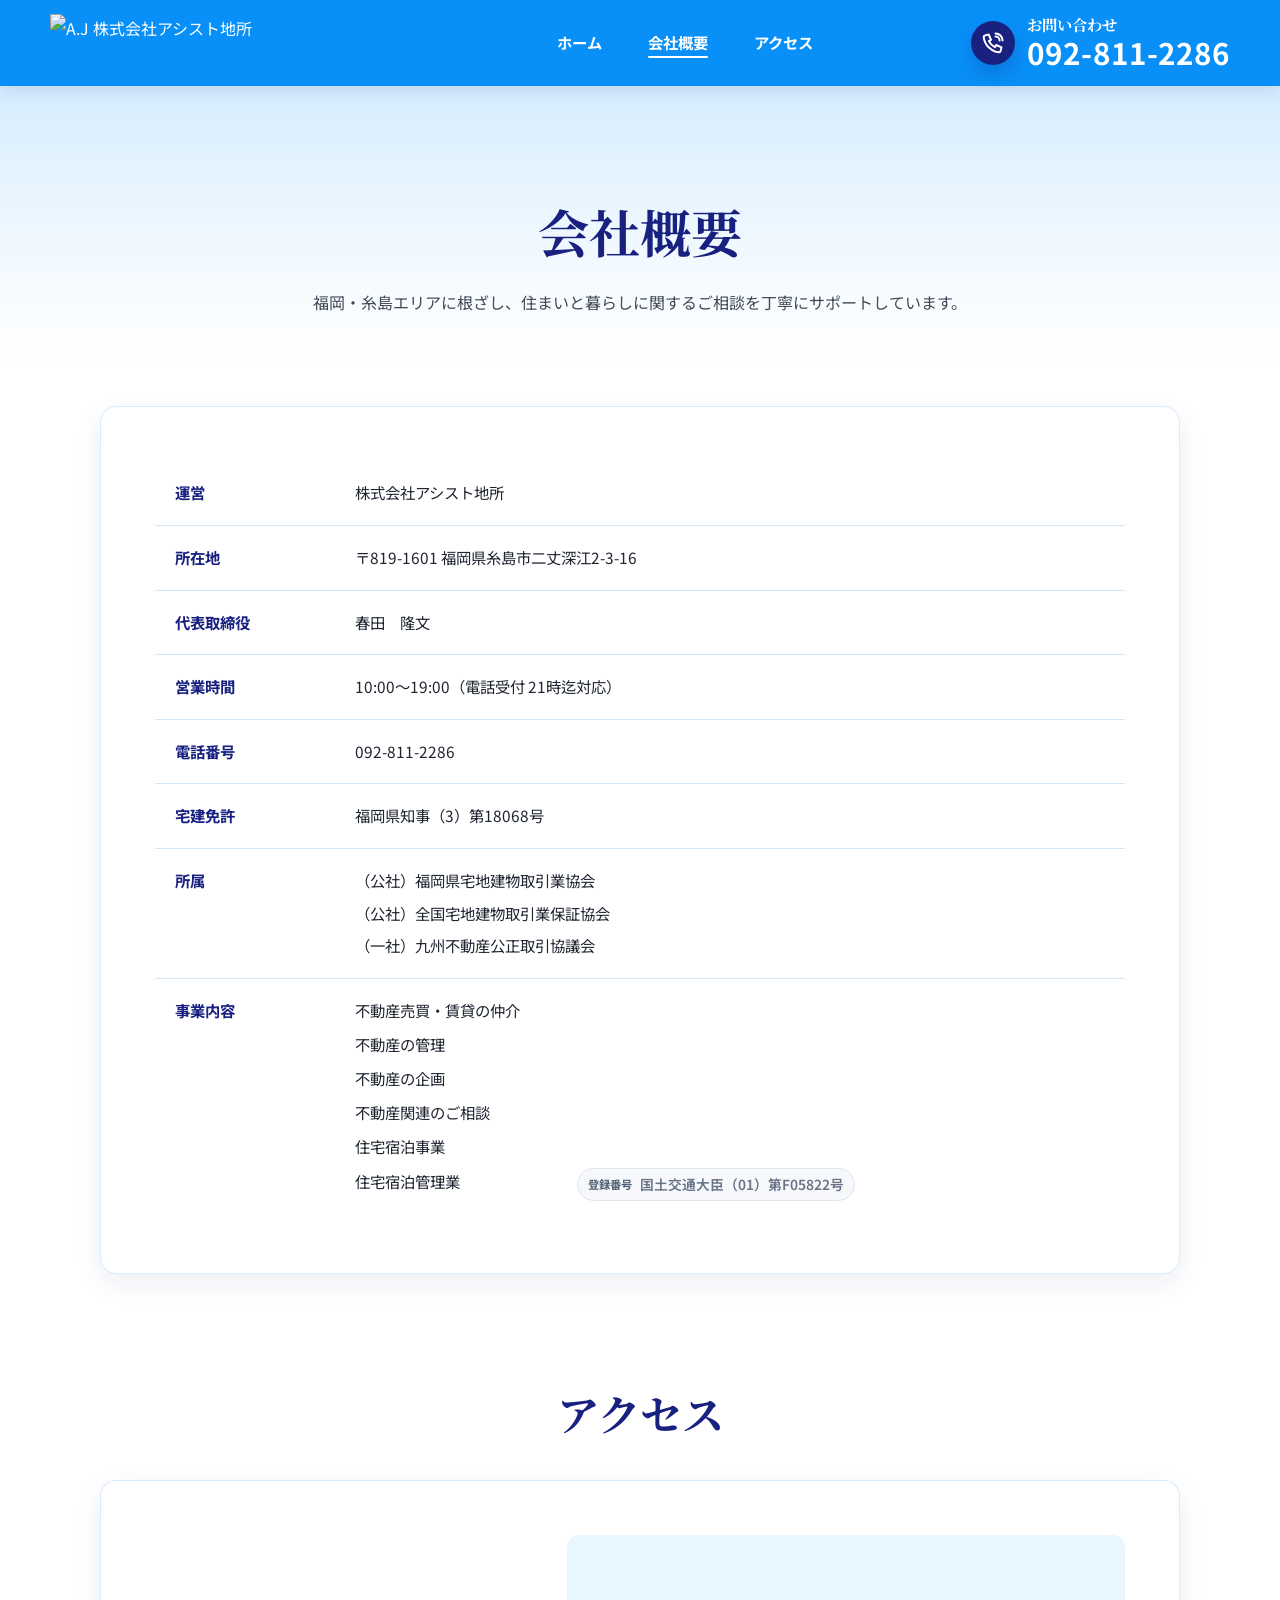
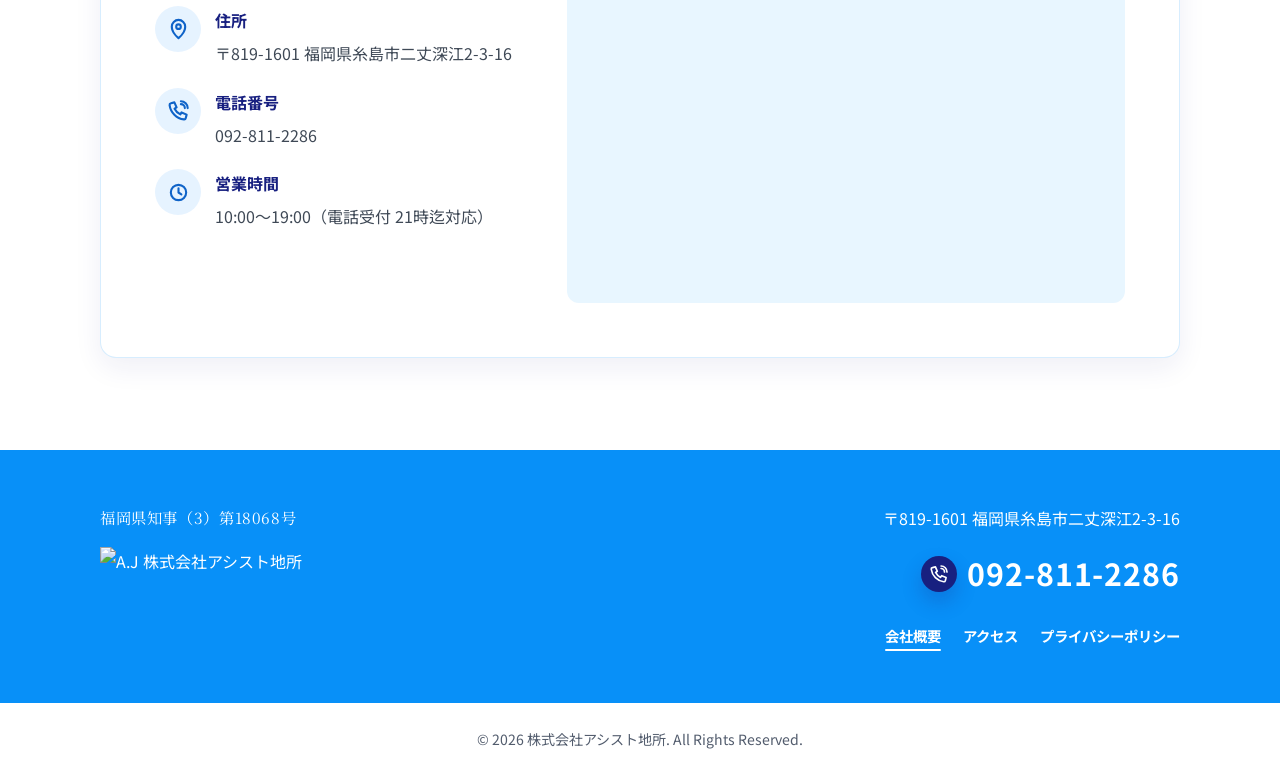
==== company.html @ c545571f "Add files via upload" ====
<!DOCTYPE html>
<html lang="ja">
  <head>
    <meta charset="UTF-8" />
    <meta name="viewport" content="width=device-width, initial-scale=1.0" />
    <meta
      name="description"
      content="株式会社アシスト地所の会社概要とアクセス情報です。所在地、営業時間、宅建免許、事業内容をご確認いただけます。"
    />
    <meta name="robots" content="index, follow" />
    <meta name="theme-color" content="#0890f8" />
    <title>会社概要・アクセス | 株式会社アシスト地所</title>
    <link rel="canonical" href="https://kota-web-design.github.io/check-2/company.html" />
    <meta property="og:locale" content="ja_JP" />
    <meta property="og:type" content="website" />
    <meta property="og:site_name" content="株式会社アシスト地所" />
    <meta property="og:title" content="会社概要・アクセス | 株式会社アシスト地所" />
    <meta property="og:description" content="株式会社アシスト地所の会社概要、所在地、営業時間、アクセス情報を掲載しています。" />
    <meta property="og:url" content="https://kota-web-design.github.io/check-2/company.html" />
    <meta property="og:image" content="https://kota-web-design.github.io/check-2/assets/ogp-20260905.png" />
    <meta property="og:image:width" content="1200" />
    <meta property="og:image:height" content="630" />
    <meta property="og:image:type" content="image/png" />
    <meta name="twitter:card" content="summary_large_image" />
    <meta name="twitter:image" content="https://kota-web-design.github.io/check-2/assets/ogp-20260905.png" />
    <link rel="icon" href="./favicon.ico?v=20260902" sizes="any" />
    <link rel="icon" href="./assets/favicon.png?v=20260902" type="image/png" />
    <link rel="apple-touch-icon" href="./assets/apple-touch-icon.png?v=20260902" />
    <link rel="preconnect" href="https://fonts.googleapis.com" />
    <link rel="preconnect" href="https://fonts.gstatic.com" crossorigin />
    <link
      href="https://fonts.googleapis.com/css2?family=Noto+Sans+JP:wght@400;500;700&family=Noto+Serif+JP:wght@500;600;700&display=swap"
      rel="stylesheet"
    />
    <link rel="stylesheet" href="./styles.css?v=20260906-service-tigers-no-overlap" />
    <script type="application/ld+json">
      {
        "@context": "https://schema.org",
        "@type": "BreadcrumbList",
        "itemListElement": [
          { "@type": "ListItem", "position": 1, "name": "ホーム", "item": "https://kota-web-design.github.io/check-2/" },
          { "@type": "ListItem", "position": 2, "name": "会社概要・アクセス", "item": "https://kota-web-design.github.io/check-2/company.html" }
        ]
      }
    </script>
  </head>
  <body>
    <!-- Accessibility: skip directly to page content -->
    <a class="skip-link" href="#top">本文へ移動</a>

    <!-- Site header: logo, desktop navigation, phone CTA, and mobile menu -->
    <header class="site-header" aria-label="サイトヘッダー">
      <div class="site-header__inner">
        <!-- Header logo -->
        <a class="brand" href="./index.html#top" aria-label="株式会社アシスト地所 トップへ">
          <img
            class="brand__logo"
            src="./assets/logo.png?v=20260905-logo"
            alt="A.J 株式会社アシスト地所"
            width="348"
            height="58"
          />
        </a>

        <!-- Desktop navigation -->
        <nav class="site-nav site-nav--desktop" aria-label="グローバルナビゲーション">
          <ul class="site-nav__list">
            <li><a class="site-nav__link" href="./index.html#top">ホーム</a></li>
            <li><a class="site-nav__link" href="./company.html" aria-current="page">会社概要</a></li>
            <li><a class="site-nav__link" href="./company.html#access">アクセス</a></li>
          </ul>
        </nav>

        <!-- Desktop phone CTA -->
        <a class="header-contact header-contact--desktop" href="tel:0928112286" aria-label="電話で問い合わせる 092-811-2286">
          <span class="phone-icon header-contact__icon" aria-hidden="true">
            <svg viewBox="0 0 24 24" focusable="false">
              <path d="M7.7 3.5 10 8.8l-2.1 1.3a13.5 13.5 0 0 0 6 6l1.3-2.1 5.3 2.3-.9 3.6c-.2.9-1 1.5-1.9 1.4A17.5 17.5 0 0 1 2.7 6.3c-.1-.9.5-1.7 1.4-1.9l3.6-.9Z" />
              <path d="M14.5 5.4a4.1 4.1 0 0 1 4.1 4.1" />
              <path d="M14.5 2.4a7.1 7.1 0 0 1 7.1 7.1" />
            </svg>
          </span>
          <span class="header-contact__body">
            <span class="header-contact__label">お問い合わせ</span>
            <span class="header-contact__number">092-811-2286</span>
          </span>
        </a>

        <!-- Mobile hamburger button -->
        <button class="menu-toggle" type="button" aria-expanded="false" aria-controls="mobile-menu" aria-label="メニューを開く">
          <span class="menu-toggle__lines" aria-hidden="true">
            <span class="menu-toggle__line"></span>
            <span class="menu-toggle__line"></span>
            <span class="menu-toggle__line"></span>
          </span>
          <span class="menu-toggle__label" aria-hidden="true">MENU</span>
        </button>
      </div>

      <!-- Mobile fixed phone bar -->
      <a class="mobile-phone-bar" href="tel:0928112286" aria-label="電話で問い合わせる 092-811-2286">
        <span class="phone-icon phone-icon--small" aria-hidden="true">
          <svg viewBox="0 0 24 24" focusable="false">
            <path d="M7.7 3.5 10 8.8l-2.1 1.3a13.5 13.5 0 0 0 6 6l1.3-2.1 5.3 2.3-.9 3.6c-.2.9-1 1.5-1.9 1.4A17.5 17.5 0 0 1 2.7 6.3c-.1-.9.5-1.7 1.4-1.9l3.6-.9Z" />
            <path d="M14.5 5.4a4.1 4.1 0 0 1 4.1 4.1" />
            <path d="M14.5 2.4a7.1 7.1 0 0 1 7.1 7.1" />
          </svg>
        </span>
        <span>お問い合わせ 092-811-2286</span>
      </a>

      <!-- Mobile navigation panel -->
      <nav class="mobile-menu" id="mobile-menu" aria-label="スマートフォンメニュー" aria-hidden="true">
        <a class="mobile-menu__link" href="./index.html#top">ホーム</a>
        <a class="mobile-menu__link" href="./company.html" aria-current="page">会社概要</a>
        <a class="mobile-menu__link" href="./company.html#access">アクセス</a>
        <a class="mobile-menu__link mobile-menu__link--contact" href="./index.html#contact-form">お問い合わせフォーム</a>
      </nav>
    </header>

    <main class="subpage-main" id="top">
      <!-- Company Hero -->
      <section class="subpage-hero" aria-labelledby="company-title">
        <div class="section-inner subpage-hero__inner fade-up">
          <h1 class="subpage-hero__title" id="company-title">会社概要</h1>
          <p class="subpage-hero__lead">
            福岡・糸島エリアに根ざし、住まいと暮らしに関するご相談を丁寧にサポートしています。
          </p>
        </div>
      </section>

      <!-- Company Profile -->
      <section class="subpage-section subpage-section--company-profile" aria-label="会社案内">
        <div class="section-inner company-layout">
          <article class="content-panel fade-up">
            <table class="company-table">
              <tbody>
                <tr>
                  <th scope="row">運営</th>
                  <td>株式会社アシスト地所</td>
                </tr>
                <tr>
                  <th scope="row">所在地</th>
                  <td>〒819-1601 福岡県糸島市二丈深江2-3-16</td>
                </tr>
                <tr>
                  <th scope="row">代表取締役</th>
                  <td>春田　隆文</td>
                </tr>
                <tr>
                  <th scope="row">営業時間</th>
                  <td>10:00〜19:00（電話受付 21時迄対応）</td>
                </tr>
                <tr>
                  <th scope="row">電話番号</th>
                  <td><a class="access-link" href="tel:0928112286">092-811-2286</a></td>
                </tr>
                <tr>
                  <th scope="row">宅建免許</th>
                  <td>福岡県知事（3）第18068号</td>
                </tr>
                <tr>
                  <th scope="row">所属</th>
                  <td>
                    <ul class="company-list">
                      <li>（公社）福岡県宅地建物取引業協会</li>
                      <li>（公社）全国宅地建物取引業保証協会</li>
                      <li>（一社）九州不動産公正取引協議会</li>
                    </ul>
                  </td>
                </tr>
                <tr>
                  <th scope="row">事業内容</th>
                  <td>
                    <ul class="company-list company-list--business">
                      <li class="company-list__item">
                        <span class="company-list__name">不動産売買・賃貸の仲介</span>
                      </li>
                      <li class="company-list__item">
                        <span class="company-list__name">不動産の管理</span>
                      </li>
                      <li class="company-list__item">
                        <span class="company-list__name">不動産の企画</span>
                      </li>
                      <li class="company-list__item">
                        <span class="company-list__name">不動産関連のご相談</span>
                      </li>
                      <li class="company-list__item company-list__item--licensed">
                        <span class="company-list__name">住宅宿泊事業</span>
                      </li>
                      <li class="company-list__item company-list__item--licensed">
                        <span class="company-list__name">住宅宿泊管理業</span>
                        <span class="company-list__licenses">
                          <span class="company-list__note">
                            <span class="company-list__note-label">登録番号</span>
                            <span>国土交通大臣（01）第F05822号</span>
                          </span>
                        </span>
                      </li>
                    </ul>
                  </td>
                </tr>
              </tbody>
            </table>
          </article>
        </div>
      </section>

      <!-- Access Section -->
      <section class="subpage-section subpage-section--access" id="access" aria-labelledby="access-title">
        <div class="section-inner">
          <div class="section-heading fade-up">
            <h2 class="section-heading__title" id="access-title">アクセス</h2>
          </div>

          <div class="access-grid content-panel fade-up">
            <!-- Access information card -->
            <div class="access-card">
              <div class="access-item">
                <span class="access-icon" aria-hidden="true">
                  <svg viewBox="0 0 24 24" focusable="false">
                    <path d="M12 21s7-5.7 7-12a7 7 0 0 0-14 0c0 6.3 7 12 7 12Z" />
                    <circle cx="12" cy="9" r="2.4" />
                  </svg>
                </span>
                <div>
                  <p class="access-label">住所</p>
                  <p class="access-text">
                    <a
                      class="access-link"
                      href="https://www.google.com/maps/search/?api=1&query=%E7%A6%8F%E5%B2%A1%E7%9C%8C%E7%B3%B8%E5%B3%B6%E5%B8%82%E4%BA%8C%E4%B8%88%E6%B7%B1%E6%B1%9F2-3-16"
                      target="_blank"
                      rel="noopener"
                    >
                      〒819-1601 福岡県糸島市二丈深江2-3-16
                    </a>
                  </p>
                </div>
              </div>

              <div class="access-item">
                <span class="access-icon" aria-hidden="true">
                  <svg viewBox="0 0 24 24" focusable="false">
                    <path d="M7.7 3.5 10 8.8l-2.1 1.3a13.5 13.5 0 0 0 6 6l1.3-2.1 5.3 2.3-.9 3.6c-.2.9-1 1.5-1.9 1.4A17.5 17.5 0 0 1 2.7 6.3c-.1-.9.5-1.7 1.4-1.9l3.6-.9Z" />
                    <path d="M14.5 5.4a4.1 4.1 0 0 1 4.1 4.1" />
                    <path d="M14.5 2.4a7.1 7.1 0 0 1 7.1 7.1" />
                  </svg>
                </span>
                <div>
                  <p class="access-label">電話番号</p>
                  <p class="access-text"><a class="access-link" href="tel:0928112286">092-811-2286</a></p>
                </div>
              </div>

              <div class="access-item">
                <span class="access-icon" aria-hidden="true">
                  <svg viewBox="0 0 24 24" focusable="false">
                    <circle cx="12" cy="12" r="8" />
                    <path d="M12 7.5V12l3 2" />
                  </svg>
                </span>
                <div>
                  <p class="access-label">営業時間</p>
                  <p class="access-text">10:00〜19:00（電話受付 21時迄対応）</p>
                </div>
              </div>
            </div>

            <!-- Google Map embed -->
            <div class="map-embed" aria-label="株式会社アシスト地所の周辺地図">
              <iframe
                title="株式会社アシスト地所 周辺地図"
                src="https://www.google.com/maps?q=%E7%A6%8F%E5%B2%A1%E7%9C%8C%E7%B3%B8%E5%B3%B6%E5%B8%82%E4%BA%8C%E4%B8%88%E6%B7%B1%E6%B1%9F2-3-16&output=embed"
                loading="lazy"
                referrerpolicy="no-referrer-when-downgrade"
              ></iframe>
            </div>
          </div>
        </div>
      </section>
    </main>

    <!-- Site Footer -->
    <footer class="site-footer" aria-label="サイトフッター">
      <div class="site-footer__top">
        <div class="section-inner site-footer__inner">
          <!-- Footer company information -->
          <div class="site-footer__brand">
            <p class="site-footer__license">福岡県知事（3）第18068号</p>
            <a class="brand brand--footer" href="./index.html#top" aria-label="株式会社アシスト地所 トップへ">
              <img
                class="brand__logo"
                src="./assets/logo.png?v=20260905-logo"
                alt="A.J 株式会社アシスト地所"
                width="348"
                height="58"
                loading="lazy"
              />
            </a>
          </div>

          <!-- Footer navigation and phone CTA -->
          <div class="site-footer__info">
            <address class="site-footer__address">
              <a
                class="site-footer__map-link"
                href="https://www.google.com/maps/search/?api=1&query=%E7%A6%8F%E5%B2%A1%E7%9C%8C%E7%B3%B8%E5%B3%B6%E5%B8%82%E4%BA%8C%E4%B8%88%E6%B7%B1%E6%B1%9F2-3-16"
                target="_blank"
                rel="noopener"
              >
                <span>〒819-1601 福岡県糸島市二丈深江2-3-16</span>
              </a>
              <a class="site-footer__phone" href="tel:0928112286" aria-label="電話で問い合わせる 092-811-2286">
                <span class="phone-icon phone-icon--small" aria-hidden="true">
                  <svg viewBox="0 0 24 24" focusable="false">
                    <path d="M7.7 3.5 10 8.8l-2.1 1.3a13.5 13.5 0 0 0 6 6l1.3-2.1 5.3 2.3-.9 3.6c-.2.9-1 1.5-1.9 1.4A17.5 17.5 0 0 1 2.7 6.3c-.1-.9.5-1.7 1.4-1.9l3.6-.9Z" />
                    <path d="M14.5 5.4a4.1 4.1 0 0 1 4.1 4.1" />
                    <path d="M14.5 2.4a7.1 7.1 0 0 1 7.1 7.1" />
                  </svg>
                </span>
                <span>092-811-2286</span>
              </a>
            </address>
            <nav class="footer-links footer-links--footer" aria-label="フッターリンク">
              <a href="./company.html" aria-current="page">会社概要</a>
              <a href="./company.html#access">アクセス</a>
              <a href="./privacy-policy.html">プライバシーポリシー</a>
            </nav>
          </div>
        </div>
      </div>

      <div class="site-footer__bottom">
        <div class="section-inner site-footer__bottom-inner">
          <p class="site-footer__copy">
            © 2026 株式会社アシスト地所. All Rights Reserved.
          </p>
        </div>
      </div>
    </footer>

    <script src="./script.js"></script>
  </body>
</html>
---- styles.css ----
/* =========================================================
   Design Tokens
   Site-wide colors, typography, spacing, and shadows.
   ========================================================= */
:root {
  --color-navy: #182080;
  --color-blue: #0f63c8;
  --color-brand-blue: #0890f8;
  --color-sky: #e8f6ff;
  --color-text: #1e2430;
  --color-muted: #687386;
  --color-line: #d6e7f7;
  --color-bg: #f7f7f5;
  --color-cream: #fffdf8;
  --color-gold: #b98b39;
  --color-gold-light: #f5e4b5;
  --color-green: #06c755;
  --color-navy-rgb: 24, 32, 128;
  --color-blue-rgb: 15, 99, 200;
  --color-brand-blue-rgb: 8, 144, 248;
  --shadow-card: 0 18px 42px rgba(var(--color-navy-rgb), 0.08);
  --shadow-soft: 0 10px 28px rgba(var(--color-navy-rgb), 0.07);
  --font-serif: "Noto Serif JP", "Yu Mincho", "YuMincho", "Hiragino Mincho ProN", serif;
  --font-sans: "Noto Sans JP", "Hiragino Kaku Gothic ProN", "Yu Gothic", "Meiryo", sans-serif;
  --max-width: 1080px;
  --section-space: clamp(88px, 12vw, 150px);
  --header-height: 86px;
}

/* =========================================================
   Base
   Browser reset, common focus states, and accessibility helpers.
   ========================================================= */
*,
*::before,
*::after {
  box-sizing: border-box;
}

html {
  scroll-behavior: smooth;
  scroll-padding-top: calc(var(--header-height) + 24px);
}

body {
  margin: 0;
  color: var(--color-text);
  background: #fff;
  font-family: var(--font-sans);
  line-height: 1.8;
  overflow-x: hidden;
}

img,
svg {
  display: block;
}

img {
  max-width: 100%;
}

a {
  color: inherit;
  text-decoration: none;
}

button,
input,
select,
textarea {
  font: inherit;
}

a:focus-visible,
button:focus-visible,
input:focus-visible,
select:focus-visible,
textarea:focus-visible {
  outline: 3px solid rgba(245, 228, 181, 0.95);
  outline-offset: 4px;
}

.skip-link {
  position: fixed;
  top: 10px;
  left: 10px;
  z-index: 1000;
  padding: 10px 14px;
  border-radius: 6px;
  background: var(--color-navy);
  color: #fff;
  font-weight: 700;
  opacity: 0;
  pointer-events: none;
  transform: translateY(-12px);
  transition:
    opacity 180ms ease,
    transform 180ms ease;
}

.skip-link:focus-visible {
  opacity: 1;
  pointer-events: auto;
  transform: translateY(0);
}

.visually-hidden {
  position: absolute;
  overflow: hidden;
  width: 1px;
  height: 1px;
  padding: 0;
  border: 0;
  clip: rect(0 0 0 0);
  clip-path: inset(50%);
  white-space: nowrap;
}

.section-inner {
  width: min(calc(100% - 48px), var(--max-width));
  margin-inline: auto;
}

.section-pad {
  padding-block: var(--section-space);
}

.pc-only {
  display: inline;
}

.sp-only {
  display: none;
}

/* =========================================================
   Header
   Logo, desktop navigation, phone CTA, and mobile menu.
   ========================================================= */
.site-header {
  position: fixed;
  top: 0;
  right: 0;
  left: 0;
  z-index: 100;
  background: var(--color-brand-blue);
  color: #fff;
  box-shadow: 0 3px 18px rgba(var(--color-navy-rgb), 0.12);
}

.site-header.is-scrolled {
  box-shadow: 0 12px 30px rgba(var(--color-navy-rgb), 0.2);
}

.site-header__inner {
  display: grid;
  width: min(calc(100% - 64px), 1180px);
  min-height: var(--header-height);
  margin-inline: auto;
  grid-template-columns: auto 1fr auto;
  align-items: center;
  gap: clamp(22px, 4vw, 54px);
}

.brand {
  display: inline-flex;
  align-items: center;
}

.brand__logo {
  width: min(348px, 34vw);
  height: auto;
  object-fit: contain;
}

.site-nav {
  justify-self: center;
}

.site-nav__list {
  display: flex;
  margin: 0;
  padding: 0;
  list-style: none;
  align-items: center;
  gap: clamp(24px, 4vw, 46px);
}

.site-nav__link {
  position: relative;
  display: inline-flex;
  min-height: 46px;
  color: #fff;
  font-size: 0.96rem;
  font-weight: 700;
  align-items: center;
}

.site-nav__link::after {
  position: absolute;
  right: 0;
  bottom: 8px;
  left: 0;
  height: 2px;
  border-radius: 999px;
  background: #fff;
  content: "";
  opacity: 0;
  transform: translateY(4px) scaleX(0.74);
  transition:
    opacity 200ms ease,
    transform 200ms ease;
}

.site-nav__link:hover::after,
.site-nav__link[aria-current="page"]::after {
  opacity: 1;
  transform: translateY(0) scaleX(1);
}

.header-contact {
  display: inline-flex;
  align-items: center;
  gap: 12px;
}

.header-contact:hover {
  transform: translateY(-1px);
}

.phone-icon {
  display: grid;
  flex: 0 0 auto;
  width: 44px;
  height: 44px;
  border-radius: 50%;
  background: var(--color-navy);
  color: #fff;
  place-items: center;
  box-shadow: 0 10px 20px rgba(var(--color-navy-rgb), 0.24);
}

.phone-icon svg {
  width: 24px;
  height: 24px;
  fill: none;
  stroke: currentColor;
  stroke-linecap: round;
  stroke-linejoin: round;
  stroke-width: 2;
}

.phone-icon--small {
  width: 36px;
  height: 36px;
}

.phone-icon--small svg {
  width: 20px;
  height: 20px;
}

.header-contact__body {
  display: grid;
  line-height: 1.25;
}

.header-contact__label {
  font-family: var(--font-serif);
  font-size: 0.96rem;
  font-weight: 700;
}

.header-contact__number {
  font-size: clamp(1.35rem, 2.4vw, 1.85rem);
  font-weight: 700;
  letter-spacing: 0.03em;
}

.menu-toggle,
.mobile-phone-bar,
.mobile-menu {
  display: none;
}

/* =========================================================
   Hero
   Main visual area with Fukuoka and Itoshima background.
   ========================================================= */
.site-main {
  overflow: clip;
}

.hero {
  position: relative;
  display: grid;
  min-height: 96vh;
  min-height: 96svh;
  background-image: url("./assets/FV.png");
  background-position: center center;
  background-size: cover;
  color: #fff;
  align-items: start;
  justify-items: stretch;
}

.hero__overlay {
  position: absolute;
  inset: 0;
  background:
    linear-gradient(
      90deg,
      rgba(4, 24, 65, 0.45) 0%,
      rgba(4, 24, 65, 0.28) 34%,
      rgba(4, 24, 65, 0.05) 70%
    );
}

.hero__inner {
  position: relative;
  z-index: 1;
  width: min(calc(100% - 72px), 1160px);
  margin-inline: auto;
  padding-top: calc(var(--header-height) + 54px);
  padding-bottom: 90px;
}

.hero__title {
  max-width: 980px;
  margin: 0;
  font-family: var(--font-serif);
  font-size: clamp(2.5rem, 4.2vw, 4.15rem);
  font-weight: 700;
  line-height: 1.36;
  text-shadow: 0 5px 18px rgba(4, 19, 48, 0.7);
}

.hero__lead {
  max-width: 600px;
  margin: 28px 0 0;
  font-family: var(--font-serif);
  font-size: clamp(1rem, 1.6vw, 1.28rem);
  font-weight: 700;
  line-height: 2;
  text-shadow: 0 4px 14px rgba(4, 19, 48, 0.7);
}

/* =========================================================
   Section Heading
   Shared heading style used by top sections.
   ========================================================= */
.section-heading {
  max-width: 780px;
  margin-inline: auto;
  text-align: center;
}

.section-heading__title {
  margin: 0;
  color: var(--color-navy);
  font-family: var(--font-serif);
  font-size: clamp(1.8rem, 4vw, 2.65rem);
  font-weight: 700;
  line-height: 1.55;
}

.section-heading__text {
  margin: 18px 0 0;
  color: #394455;
  font-size: 1rem;
  line-height: 2;
}

/* =========================================================
   Service Section
   Six service cards and the property inquiry form.
   ========================================================= */
.service {
  position: relative;
  background: linear-gradient(180deg, #fff 0%, var(--color-bg) 18%, #fff 100%);
}

.service__inner {
  position: relative;
  width: min(calc(100% - 48px), 1240px);
}

.service__decorations {
  position: absolute;
  inset: 0 0 auto;
  z-index: 1;
  pointer-events: none;
}

.service__tiger {
  position: absolute;
  height: auto;
  object-fit: contain;
  opacity: 0.9;
  filter: drop-shadow(0 12px 18px rgba(15, 35, 72, 0.13));
  pointer-events: none;
}

.service__tiger--lean {
  top: clamp(68px, 5.2vw, 92px);
  left: clamp(0px, 2.2vw, 34px);
  width: clamp(74px, 5.2vw, 96px);
}

.service__tiger--standing {
  top: 62px;
  right: clamp(4px, 2.6vw, 42px);
  width: clamp(116px, 10vw, 156px);
}

.service__grid {
  display: grid;
  margin-top: 54px;
  grid-template-columns: repeat(3, minmax(0, 1fr));
  gap: 22px;
}

.service-card {
  display: grid;
  min-height: 308px;
  padding: 34px 24px 30px;
  border: 1px solid rgba(var(--color-brand-blue-rgb), 0.28);
  border-radius: 16px;
  background: #fff;
  box-shadow: var(--shadow-card);
  text-align: center;
  align-content: start;
  transition:
    transform 260ms ease,
    box-shadow 260ms ease,
    border-color 260ms ease;
}

.service-card:hover {
  transform: translateY(-8px);
  border-color: rgba(var(--color-brand-blue-rgb), 0.48);
  box-shadow: 0 26px 52px rgba(var(--color-navy-rgb), 0.14);
}

.service-card__icon {
  display: grid;
  width: 76px;
  height: 76px;
  margin: 0 auto 18px;
  border-radius: 50%;
  background: #e6f3ff;
  color: var(--color-navy);
  place-items: center;
}

.service-card__icon svg {
  width: 43px;
  height: 43px;
  fill: none;
  stroke: currentColor;
  stroke-linecap: round;
  stroke-linejoin: round;
  stroke-width: 3.1;
}

.service-card__icon-img {
  display: block;
  width: 58px;
  height: 58px;
  object-fit: contain;
}

.service-card__title {
  margin: 0;
  color: var(--color-navy);
  font-size: 1.1rem;
  font-weight: 700;
  line-height: 1.55;
  text-wrap: balance;
}

.service-card__lead {
  margin: 10px 0 0;
  color: var(--color-blue);
  font-size: 0.94rem;
  font-weight: 700;
  line-height: 1.65;
  text-wrap: balance;
}

.service-card__text {
  margin: 12px 0 0;
  color: #3f4956;
  font-size: 0.92rem;
  line-height: 1.82;
}

/* Property inquiry form */
.property-contact {
  position: relative;
  z-index: 2;
  max-width: 960px;
  margin: 54px auto 0;
  padding: clamp(28px, 4vw, 44px);
  border: 1px solid rgba(var(--color-brand-blue-rgb), 0.22);
  border-radius: 16px;
  background:
    linear-gradient(135deg, rgba(255, 255, 255, 0.98), rgba(237, 248, 255, 0.96)),
    radial-gradient(circle at 100% 0%, rgba(var(--color-navy-rgb), 0.08), transparent 35%);
  box-shadow: var(--shadow-soft);
}

.property-contact::before,
.property-contact::after {
  position: absolute;
  top: 0;
  bottom: 0;
  width: 5px;
  background: linear-gradient(180deg, var(--color-brand-blue), var(--color-navy));
  content: "";
}

.property-contact::before {
  left: 0;
  border-radius: 16px 0 0 16px;
}

.property-contact::after {
  right: 0;
  border-radius: 0 16px 16px 0;
}

.property-contact__intro {
  max-width: 700px;
  margin: 0 auto 30px;
  text-align: center;
}

.property-contact__title {
  margin: 0;
  color: var(--color-navy);
  font-family: var(--font-serif);
  font-size: clamp(1.34rem, 2.8vw, 1.86rem);
  font-weight: 700;
  line-height: 1.5;
}

.property-contact__title span,
.lemon-contact__title span {
  display: inline-block;
}

.property-contact__text {
  max-width: 760px;
  margin: 10px auto 0;
  color: #3f4956;
  font-size: 0.95rem;
  line-height: 1.9;
  text-wrap: balance;
}

.property-contact__text span,
.lemon-contact__text span {
  display: block;
}

.property-form__grid {
  display: grid;
  grid-template-columns: repeat(2, minmax(0, 1fr));
  gap: 18px;
}

.property-form__field {
  display: grid;
  gap: 8px;
  min-width: 0;
  text-align: left;
}

.property-form__field--wide {
  grid-column: 1 / -1;
}

.property-form__label {
  color: var(--color-navy);
  font-size: 0.92rem;
  font-weight: 700;
}

.property-form__label em {
  margin-left: 6px;
  padding: 2px 7px;
  border-radius: 999px;
    background: rgba(var(--color-brand-blue-rgb), 0.1);
  color: var(--color-blue);
  font-size: 0.76rem;
  font-style: normal;
}

.property-form input,
.property-form select,
.property-form textarea {
  width: 100%;
  min-height: 50px;
  padding: 13px 15px;
  border: 1px solid rgba(var(--color-blue-rgb), 0.2);
  border-radius: 8px;
  background: rgba(255, 255, 255, 0.96);
  color: var(--color-text);
  line-height: 1.5;
  transition:
    border-color 200ms ease,
    box-shadow 200ms ease,
    background-color 200ms ease;
}

.property-form textarea {
  min-height: 150px;
  resize: vertical;
}

.property-form input::placeholder,
.property-form textarea::placeholder {
  color: #9aa6b8;
}

.property-form input:focus,
.property-form select:focus,
.property-form textarea:focus {
  border-color: rgba(var(--color-brand-blue-rgb), 0.68);
  background: #fff;
  box-shadow: 0 0 0 4px rgba(var(--color-brand-blue-rgb), 0.11);
  outline: none;
}

.property-form__footer {
  display: flex;
  margin-top: 26px;
  padding: 16px 16px 16px 18px;
  border: 1px solid rgba(var(--color-blue-rgb), 0.13);
  border-radius: 14px;
  background: rgba(255, 255, 255, 0.72);
  box-shadow: inset 0 1px 0 rgba(255, 255, 255, 0.78);
  align-items: center;
  justify-content: space-between;
  gap: 24px;
}

.property-form__notes {
  display: grid;
  gap: 6px;
  min-width: 0;
}

.property-form__note,
.property-form__caution,
.property-form__status {
  margin: 0;
  color: var(--color-muted);
  font-size: 0.86rem;
  line-height: 1.7;
}

.property-form__note,
.property-form__caution {
  position: relative;
  padding-left: 18px;
}

.property-form__note::before {
  position: absolute;
  top: 0.57em;
  left: 2px;
  width: 6px;
  height: 10px;
  border-right: 2px solid var(--color-blue);
  border-bottom: 2px solid var(--color-blue);
  content: "";
  transform: rotate(45deg);
}

.property-form__caution {
  color: #8a6541;
  font-size: 0.82rem;
}

.property-form__caution::before {
  position: absolute;
  top: 0.72em;
  left: 1px;
  width: 8px;
  height: 8px;
  border-radius: 50%;
  background: #c39758;
  content: "";
}

.property-form__submit {
  display: inline-flex;
  flex: 0 0 auto;
  min-width: 236px;
  min-height: 58px;
  padding: 14px 24px 14px 30px;
  border: 1px solid rgba(255, 255, 255, 0.26);
  border-radius: 999px;
  background: linear-gradient(135deg, var(--color-brand-blue) 0%, var(--color-blue) 48%, var(--color-navy) 100%);
  box-shadow: 0 16px 32px rgba(var(--color-navy-rgb), 0.24);
  color: #fff;
  font-size: 1rem;
  font-weight: 700;
  align-items: center;
  justify-content: center;
  gap: 14px;
  cursor: pointer;
  transition:
    transform 240ms ease,
    box-shadow 240ms ease,
    filter 240ms ease;
}

.property-form__submit:hover {
  transform: translateY(-3px);
  box-shadow: 0 20px 38px rgba(var(--color-navy-rgb), 0.3);
  filter: saturate(1.05);
}

.property-form__submit:focus-visible {
  outline: 3px solid rgba(var(--color-brand-blue-rgb), 0.28);
  outline-offset: 4px;
}

.property-form__submit span {
  position: relative;
  display: grid;
  flex: 0 0 auto;
  width: 30px;
  height: 30px;
  border-radius: 50%;
  background: rgba(255, 255, 255, 0.18);
  font-size: 0;
  place-items: center;
  transition: transform 240ms ease;
}

.property-form__submit span svg {
  width: 18px;
  height: 18px;
  fill: none;
  stroke: currentColor;
  stroke-linecap: round;
  stroke-linejoin: round;
  stroke-width: 3;
  transform: translateX(1px);
}

.property-form__submit:hover span {
  transform: translateX(2px);
}

.property-form__status {
  min-height: 1.7em;
  margin-top: 12px;
  color: var(--color-blue);
  font-weight: 700;
  text-align: right;
}

/* =========================================================
   Lemon ITOSHIMA
   Lodging section with logo, feature badges, and three CTAs.
   ========================================================= */
.lemon {
  position: relative;
  background:
    radial-gradient(circle at 78% 28%, rgba(245, 228, 181, 0.42), transparent 26%),
    linear-gradient(180deg, #fff, var(--color-cream));
}

.lemon::before {
  position: absolute;
  top: 0;
  left: 50%;
  width: min(780px, 82vw);
  height: 1px;
  background: linear-gradient(90deg, transparent, rgba(185, 139, 57, 0.42), transparent);
  content: "";
  transform: translateX(-50%);
}

.lemon__inner {
  position: relative;
  z-index: 2;
  max-width: 780px;
  text-align: center;
}

.lemon__title {
  margin: 0;
  color: var(--color-navy);
  font-family: var(--font-serif);
  font-size: clamp(1.8rem, 4.4vw, 2.85rem);
  font-weight: 700;
  line-height: 1.45;
}

.lemon__subtitle {
  margin: 12px 0 0;
  color: #2d3340;
  font-family: var(--font-serif);
  font-size: clamp(1rem, 2vw, 1.22rem);
  font-weight: 600;
}

.lemon__logo {
  width: min(320px, 68vw);
  height: auto;
  margin: 58px auto 28px;
  object-fit: contain;
}

.lemon__text {
  max-width: 680px;
  margin: 0 auto;
  color: #30343d;
  font-family: var(--font-sans);
  font-size: clamp(0.94rem, 1.5vw, 1.03rem);
  font-weight: 500;
  line-height: 2.08;
}

.lemon__text + .lemon__text {
  margin-top: 16px;
}

.lemon__features {
  display: flex;
  max-width: 660px;
  margin: 34px auto 28px;
  justify-content: center;
  gap: 10px;
  flex-wrap: wrap;
}

.lemon__features span {
  display: inline-flex;
  flex: 1 1 0;
  min-width: 184px;
  max-width: 214px;
  padding: 11px 16px;
  border: 1px solid rgba(var(--color-blue-rgb), 0.18);
  border-radius: 999px;
  background: linear-gradient(180deg, rgba(255, 255, 255, 0.94), rgba(241, 248, 255, 0.88));
  box-shadow: 0 10px 22px rgba(var(--color-navy-rgb), 0.05);
  color: var(--color-navy);
  font-size: 0.9rem;
  font-weight: 700;
  align-items: center;
  justify-content: center;
  gap: 8px;
  line-height: 1.45;
}

.lemon__features span::before {
  width: 6px;
  height: 6px;
  border-radius: 50%;
  background: var(--color-brand-blue);
  content: "";
  flex: 0 0 auto;
  opacity: 0.76;
}

.lemon-contact {
  position: relative;
  margin: 34px auto 0;
  padding: clamp(24px, 4vw, 34px);
  border: 1px solid rgba(var(--color-blue-rgb), 0.14);
  border-radius: 16px;
  background:
    linear-gradient(135deg, rgba(255, 255, 255, 0.96), rgba(247, 251, 255, 0.94)),
    radial-gradient(circle at 0% 100%, rgba(var(--color-brand-blue-rgb), 0.08), transparent 34%);
  box-shadow: var(--shadow-soft);
}

.lemon-contact__title {
  margin: 0;
  color: var(--color-navy);
  font-family: var(--font-serif);
  font-size: clamp(1.2rem, 2.4vw, 1.56rem);
  font-weight: 700;
  line-height: 1.55;
}

.lemon-contact__text {
  max-width: 560px;
  margin: 10px auto 0;
  color: #4b4d54;
  font-size: 0.94rem;
  line-height: 1.9;
  text-wrap: balance;
}

.lemon-contact__actions {
  display: flex;
  margin-top: 28px;
  justify-content: center;
  gap: 14px;
  flex-wrap: wrap;
}

.lemon-contact__actions .lemon__button {
  width: calc((100% - 28px) / 3);
  display: inline-flex;
  min-width: 0;
  padding-inline: 16px;
  gap: 10px;
}

.lemon__button {
  display: inline-flex;
  min-height: 56px;
  padding: 14px 28px;
  border: 1px solid rgba(var(--color-blue-rgb), 0.16);
  border-radius: 8px;
  background: rgba(255, 255, 255, 0.96);
  box-shadow: 0 12px 26px rgba(var(--color-navy-rgb), 0.09);
  color: var(--color-navy);
  font-family: var(--font-sans);
  font-size: 1rem;
  font-weight: 700;
  align-items: center;
  justify-content: center;
  gap: 16px;
  transition:
    transform 240ms ease,
    box-shadow 240ms ease,
    border-color 240ms ease,
    filter 240ms ease;
}

.lemon__button:hover {
  transform: translateY(-3px);
  border-color: rgba(var(--color-blue-rgb), 0.28);
  box-shadow: 0 18px 34px rgba(var(--color-navy-rgb), 0.14);
  filter: saturate(1.05);
}

.lemon__button--booking {
  border-color: rgba(var(--color-blue-rgb), 0.3);
  background: linear-gradient(135deg, var(--color-brand-blue) 0%, var(--color-blue) 58%, var(--color-navy) 100%);
  box-shadow: 0 16px 30px rgba(var(--color-blue-rgb), 0.18);
  color: #fff;
}

.lemon__button--booking:hover {
  border-color: rgba(var(--color-blue-rgb), 0.42);
  box-shadow: 0 20px 38px rgba(var(--color-blue-rgb), 0.24);
}

.lemon__button--line {
  border-color: rgba(6, 199, 85, 0.24);
  background: #fff;
  box-shadow: 0 12px 24px rgba(6, 199, 85, 0.1);
  color: #15572e;
}

.lemon__button--line:hover {
  border-color: rgba(6, 199, 85, 0.58);
  background: #fbfffd;
  box-shadow: 0 18px 34px rgba(6, 199, 85, 0.16);
}

.lemon__button--instagram {
  border-color: rgba(var(--color-blue-rgb), 0.14);
  background: #fff;
  box-shadow: 0 12px 24px rgba(var(--color-navy-rgb), 0.08);
  color: #202735;
}

.lemon__button--instagram:hover {
  border-color: rgba(193, 53, 132, 0.28);
  box-shadow: 0 18px 34px rgba(var(--color-navy-rgb), 0.13);
}

.lemon__button-icon {
  width: 28px;
  height: 28px;
  object-fit: contain;
  flex: 0 0 auto;
}

.lemon__button-text {
  min-width: 0;
  text-align: center;
  white-space: nowrap;
}

.lemon__button-spacer {
  display: none;
}

.lemon__button svg {
  width: 20px;
  height: 20px;
  flex: 0 0 auto;
  fill: none;
  stroke: currentColor;
  stroke-linecap: round;
  stroke-linejoin: round;
  stroke-width: 2;
}

.lemon__button-arrow {
  display: grid;
  flex: 0 0 auto;
  width: 22px;
  height: 22px;
  line-height: 0;
  place-items: center;
  transition: transform 240ms ease;
}

.lemon__button-arrow svg {
  width: 18px;
  height: 18px;
  stroke-width: 3;
  transform: translateX(1px);
}

.lemon__button:hover .lemon__button-arrow {
  transform: translateX(2px);
}

.lemon__tiger {
  position: absolute;
  right: clamp(-64px, -4.2vw, -46px);
  bottom: 6px;
  z-index: 2;
  width: clamp(102px, 7.8vw, 124px);
  height: auto;
  object-fit: contain;
  opacity: 0.94;
  filter: drop-shadow(0 10px 16px rgba(15, 35, 72, 0.12));
  pointer-events: none;
}

/* =========================================================
   Subpages
   Company, access, and privacy page layouts.
   ========================================================= */
.subpage-main {
  padding-top: var(--header-height);
  background:
    linear-gradient(180deg, rgba(var(--color-brand-blue-rgb), 0.08), rgba(255, 255, 255, 0) 340px),
    #fff;
}

.subpage-hero {
  padding-block: clamp(70px, 9vw, 108px) clamp(28px, 4vw, 46px);
  background: linear-gradient(180deg, rgba(var(--color-brand-blue-rgb), 0.12), rgba(255, 255, 255, 0.94));
}

.subpage-hero__inner {
  text-align: center;
}

.subpage-hero__title {
  margin: 0;
  color: var(--color-navy);
  font-family: var(--font-serif);
  font-size: clamp(2rem, 4.4vw, 3.2rem);
  line-height: 1.45;
}

.subpage-hero__lead {
  max-width: 720px;
  margin: 18px auto 0;
  color: #3f4956;
  font-size: 1rem;
  line-height: 2;
}

.subpage-section {
  padding-block: clamp(56px, 8vw, 92px);
}

.subpage-hero + .subpage-section {
  padding-top: clamp(24px, 3.5vw, 42px);
}

.subpage-section--policy {
  padding-top: clamp(16px, 2.6vw, 30px);
}

.subpage-section--company-profile {
  padding-bottom: clamp(38px, 5vw, 58px);
}

.subpage-section--access {
  padding-top: clamp(30px, 4vw, 48px);
}

.subpage-section--access .section-heading {
  margin-bottom: clamp(24px, 3vw, 34px);
}

.content-panel {
  padding: clamp(26px, 5vw, 54px);
  border: 1px solid rgba(var(--color-brand-blue-rgb), 0.16);
  border-radius: 16px;
  background: #fff;
  box-shadow: var(--shadow-soft);
}

.company-layout {
  display: grid;
  grid-template-columns: minmax(0, 1fr);
  gap: 44px;
}

.company-table {
  width: 100%;
  border-collapse: collapse;
  overflow: hidden;
  font-size: 0.96rem;
}

.company-table th,
.company-table td {
  padding: 18px 20px;
  border-bottom: 1px solid var(--color-line);
  vertical-align: top;
}

.company-table th {
  width: 180px;
  color: var(--color-navy);
  font-weight: 700;
  text-align: left;
  white-space: nowrap;
}

.company-table tr:last-child th,
.company-table tr:last-child td {
  border-bottom: 0;
}

.company-list {
  display: grid;
  margin: 0;
  padding: 0;
  list-style: none;
  gap: 5px;
}

.company-list li {
  display: flex;
  flex-wrap: wrap;
  gap: 4px 14px;
  align-items: baseline;
}

.company-list--business {
  gap: 8px;
}

.company-list--business .company-list__item {
  display: grid;
  grid-template-columns: minmax(13rem, max-content) minmax(0, 1fr);
  gap: 8px 14px;
  align-items: start;
}

.company-list__name {
  line-height: 1.7;
}

.company-list__licenses {
  display: flex;
  min-width: 0;
  flex-wrap: wrap;
  gap: 6px;
}

.company-list__note {
  display: inline-flex;
  max-width: 100%;
  padding: 4px 10px;
  border: 1px solid #dde5ef;
  border-radius: 999px;
  background: #f6f8fb;
  color: var(--color-muted);
  font-size: 0.9em;
  font-weight: 600;
  line-height: 1.7;
  align-items: center;
  gap: 8px;
  overflow-wrap: anywhere;
}

.company-list__note-label {
  color: #536274;
  font-size: 0.82em;
  font-weight: 700;
  white-space: nowrap;
}

.access-grid {
  display: grid;
  grid-template-columns: minmax(0, 0.82fr) minmax(0, 1.18fr);
  gap: 24px;
  align-items: stretch;
}

.access-card {
  display: grid;
  gap: 20px;
  align-content: center;
}

.access-item {
  display: grid;
  grid-template-columns: 46px 1fr;
  gap: 14px;
  align-items: start;
}

.access-icon {
  display: grid;
  width: 46px;
  height: 46px;
  border-radius: 50%;
  background: #e6f3ff;
  color: var(--color-blue);
  place-items: center;
}

.access-icon svg {
  width: 23px;
  height: 23px;
  fill: none;
  stroke: currentColor;
  stroke-linecap: round;
  stroke-linejoin: round;
  stroke-width: 2.2;
}

.access-label {
  margin: 0;
  color: var(--color-navy);
  font-weight: 700;
}

.access-text {
  margin: 4px 0 0;
  color: #3f4956;
}

.access-link {
  text-decoration: none;
}

.map-embed {
  overflow: hidden;
  min-height: 360px;
  border-radius: 12px;
  background: var(--color-sky);
}

.map-embed iframe {
  width: 100%;
  height: 100%;
  min-height: 360px;
  border: 0;
}

.policy-content {
  max-width: 900px;
  margin-inline: auto;
  padding: clamp(24px, 4vw, 42px) clamp(22px, 4.4vw, 48px);
}

.policy-content p {
  margin: 0;
  color: #30343d;
  line-height: 2.12;
}

.policy-content p + p {
  margin-top: 18px;
}

.policy-content h2 {
  margin: 34px 0 12px;
  padding-bottom: 10px;
  border-bottom: 1px solid rgba(var(--color-brand-blue-rgb), 0.18);
  color: var(--color-navy);
  font-family: var(--font-serif);
  font-size: clamp(1.16rem, 2vw, 1.36rem);
  line-height: 1.6;
}

.policy-content h2:first-of-type {
  margin-top: 26px;
}

/* =========================================================
   Footer
   Company information, map link, phone link, and legal links.
   ========================================================= */
.site-footer {
  background: #fff;
}

.site-footer__top {
  background: var(--color-brand-blue);
  color: #fff;
}

.site-footer__inner {
  display: flex;
  min-height: 210px;
  padding-block: 54px;
  align-items: flex-start;
  justify-content: space-between;
  gap: 40px;
}

.site-footer__brand {
  display: grid;
  gap: 16px;
}

.brand--footer .brand__logo {
  width: min(348px, 76vw);
}

.site-footer__license {
  margin: 0;
  font-family: var(--font-serif);
  font-size: 0.96rem;
  letter-spacing: 0.04em;
}

.site-footer__info {
  display: grid;
  gap: 22px;
  justify-items: end;
}

.site-footer__address {
  display: grid;
  gap: 14px;
  margin: 0;
  font-style: normal;
  text-align: right;
}

.site-footer__map-link {
  display: inline-flex;
  color: #fff;
  justify-content: flex-end;
  transition: color 200ms ease;
}

.site-footer__map-link:hover {
  color: var(--color-gold-light);
}

.site-footer__phone {
  display: inline-flex;
  align-items: center;
  justify-content: flex-end;
  gap: 10px;
  color: #fff;
  font-size: 1.9rem;
  font-weight: 700;
  letter-spacing: 0.03em;
}

.footer-links {
  display: flex;
  flex-wrap: wrap;
  gap: 14px 22px;
}

.footer-links a {
  position: relative;
  color: #fff;
  font-size: 0.9rem;
  font-weight: 700;
}

.footer-links a::after {
  position: absolute;
  right: 0;
  bottom: -2px;
  left: 0;
  height: 2px;
  border-radius: 999px;
  background: currentColor;
  content: "";
  opacity: 0;
  transition: opacity 200ms ease;
}

.footer-links a:hover::after,
.footer-links a[aria-current="page"]::after {
  opacity: 1;
}

.site-footer__bottom {
  background: #fff;
}

.site-footer__bottom-inner {
  padding-block: 24px;
  text-align: center;
}

.site-footer__copy {
  margin: 0;
  color: #525c6d;
  font-size: 0.88rem;
}

/* =========================================================
   Animation
   IntersectionObserver adds .is-visible on scroll.
   ========================================================= */
.fade-up {
  opacity: 1;
  transform: none;
}

.js-enabled .fade-up {
  opacity: 0;
  transform: translateY(28px);
  transition:
    opacity 720ms ease,
    transform 720ms ease;
}

.js-enabled .fade-up.is-visible {
  opacity: 1;
  transform: translateY(0);
}

@media (prefers-reduced-motion: reduce) {
  *,
  *::before,
  *::after {
    scroll-behavior: auto !important;
    transition-duration: 1ms !important;
    animation-duration: 1ms !important;
    animation-iteration-count: 1 !important;
  }

  .fade-up,
  .js-enabled .fade-up {
    opacity: 1;
    transform: none;
  }
}

/* =========================================================
   Responsive
   Mobile layout adjustments for widths up to 768px.
   ========================================================= */
@media (max-width: 768px) {
  :root {
    --header-height: 70px;
    --section-space: clamp(64px, 18vw, 92px);
  }

  html {
    scroll-padding-top: calc(var(--header-height) + 70px);
  }

  .section-inner {
    width: min(calc(100% - 32px), var(--max-width));
  }

  .pc-only {
    display: none;
  }

  .sp-only {
    display: block;
  }

  .site-header__inner {
    width: calc(100% - 28px);
    max-width: 1180px;
    min-height: 70px;
    grid-template-columns: 1fr auto;
    gap: 12px;
  }

  .brand__logo {
    width: 246px;
    max-width: calc(100vw - 100px);
  }

  .site-nav--desktop,
  .header-contact--desktop {
    display: none;
  }

  .menu-toggle {
    display: flex;
    flex-direction: column;
    justify-content: center;
    gap: 5px;
    width: 58px;
    height: 54px;
    padding: 0;
    border: 0;
    background: transparent;
    color: #fff;
    cursor: pointer;
    flex: 0 0 auto;
    align-items: center;
  }

  .menu-toggle__lines {
    position: relative;
    display: flex;
    width: 34px;
    height: 24px;
    flex-direction: column;
    justify-content: center;
    align-items: center;
    gap: 6px;
  }

  .menu-toggle__line {
    display: block;
    width: 34px;
    height: 3px;
    border-radius: 999px;
    background: currentColor;
    transition:
      transform 220ms ease,
      opacity 220ms ease;
  }

  .menu-toggle__label {
    color: currentColor;
    font-size: 0.72rem;
    font-weight: 800;
    letter-spacing: 0.08em;
    line-height: 1;
  }

  .site-header.is-menu-open .menu-toggle__line:nth-child(1) {
    transform: translateY(9px) rotate(42deg);
  }

  .site-header.is-menu-open .menu-toggle__line:nth-child(2) {
    opacity: 0;
  }

  .site-header.is-menu-open .menu-toggle__line:nth-child(3) {
    transform: translateY(-9px) rotate(-42deg);
  }

  .site-header.is-menu-open .menu-toggle__label {
    font-size: 0;
  }

  .site-header.is-menu-open .menu-toggle__label::after {
    content: "CLOSE";
    font-size: 0.72rem;
  }

  .mobile-phone-bar {
    display: flex;
    min-height: 48px;
    border-top: 1px solid rgba(255, 255, 255, 0.18);
    background: #087fdf;
    color: #fff;
    font-size: 1rem;
    font-weight: 700;
    align-items: center;
    justify-content: center;
    gap: 10px;
  }

  .mobile-menu {
    position: absolute;
    top: 100%;
    right: 0;
    left: 0;
    display: grid;
    padding: 22px 18px 26px;
    background: linear-gradient(180deg, var(--color-brand-blue) 0%, #0d82e9 100%);
    box-shadow: 0 18px 30px rgba(var(--color-navy-rgb), 0.18);
    gap: 12px;
    opacity: 0;
    pointer-events: none;
    transform: translateY(-10px);
    visibility: hidden;
    transition:
      opacity 220ms ease,
      transform 220ms ease,
      visibility 220ms ease;
  }

  .site-header.is-menu-open .mobile-menu {
    opacity: 1;
    pointer-events: auto;
    transform: translateY(0);
    visibility: visible;
  }

  .mobile-menu__link {
    display: flex;
    min-height: 54px;
    padding: 13px 16px;
    border-radius: 8px;
    background: rgba(255, 255, 255, 0.12);
    color: #fff;
    font-size: 1.05rem;
    font-weight: 700;
    align-items: center;
    justify-content: center;
    text-align: center;
  }

  .mobile-menu__link[aria-current="page"] {
    background: rgba(255, 255, 255, 0.22);
    box-shadow: inset 0 0 0 1px rgba(255, 255, 255, 0.22);
  }

  .mobile-menu__link--contact,
  .mobile-menu__link--contact[aria-current="page"] {
    background: #fff;
    color: var(--color-brand-blue);
    box-shadow: 0 12px 24px rgba(var(--color-navy-rgb), 0.16);
  }

  .hero {
    min-height: 100vh;
    min-height: 100lvh;
    background-image: url("./assets/FV_sp.png");
    background-position: center top;
    background-repeat: no-repeat;
    background-size: auto 118%;
  }

  .hero__overlay {
    background:
      linear-gradient(180deg, rgba(4, 24, 65, 0.42) 0%, rgba(4, 24, 65, 0.18) 34%, rgba(4, 24, 65, 0.06) 62%),
      linear-gradient(
        90deg,
        rgba(4, 24, 65, 0.34) 0%,
        rgba(4, 24, 65, 0.16) 58%,
        rgba(4, 24, 65, 0.04) 100%
      ),
      linear-gradient(180deg, rgba(0, 0, 0, 0.01), rgba(0, 0, 0, 0.12));
  }

  .hero__inner {
    width: min(calc(100% - 34px), 1160px);
    padding-block: calc(var(--header-height) + 82px) 92px;
  }

  .hero__title {
    font-size: 2.12rem;
    line-height: 1.46;
  }

  .hero__lead {
    max-width: 350px;
    margin-top: 18px;
    font-size: 1rem;
    line-height: 1.9;
  }

  .section-heading {
    max-width: 340px;
  }

  .section-heading__title {
    font-size: 1.86rem;
    line-height: 1.46;
  }

  .section-heading__text {
    margin-top: 14px;
    font-size: 1rem;
    line-height: 1.9;
    text-align: center;
  }

  .section-heading__text br,
  .lemon__text br {
    display: none;
  }

  .service__grid {
    grid-template-columns: 1fr;
    gap: 14px;
    margin-top: 22px;
  }

  .service__decorations {
    position: relative;
    display: flex;
    width: min(100%, 340px);
    margin: 18px auto 12px;
    justify-content: space-between;
    align-items: flex-end;
  }

  .service__tiger {
    position: static;
    opacity: 0.9;
  }

  .service__tiger--lean {
    width: clamp(70px, 18vw, 82px);
  }

  .service__tiger--standing {
    width: clamp(100px, 26vw, 116px);
  }

  .service-card {
    min-height: auto;
    padding: 28px 20px 26px;
    border-radius: 14px;
  }

  .service-card__icon {
    width: 68px;
    height: 68px;
    margin-bottom: 16px;
  }

  .service-card__icon-img {
    width: 52px;
    height: 52px;
  }

  .service-card__title {
    font-size: 1.24rem;
    line-height: 1.48;
  }

  .service-card__lead {
    margin-top: 8px;
    font-size: 1.04rem;
    line-height: 1.68;
  }

  .service-card__text {
    margin-top: 10px;
    font-size: 1rem;
    line-height: 1.8;
  }

  .property-contact {
    margin-top: 30px;
    padding: 28px 18px 26px;
    border-radius: 14px;
  }

  .property-contact::before,
  .property-contact::after {
    left: 0;
    right: 0;
    bottom: auto;
    width: 100%;
    height: 4px;
    border-radius: 16px 16px 0 0;
  }

  .property-contact::after {
    top: auto;
    bottom: 0;
    border-radius: 0 0 16px 16px;
  }

  .property-contact__intro {
    margin-bottom: 22px;
  }

  .property-contact__title {
    font-size: 1.54rem;
    line-height: 1.46;
  }

  .property-contact__text {
    margin-top: 10px;
    font-size: 1rem;
    line-height: 1.85;
  }

  .property-form__grid {
    grid-template-columns: 1fr;
    gap: 16px;
  }

  .property-form__label {
    font-size: 1rem;
  }

  .property-form__label em {
    font-size: 0.8rem;
  }

  .property-form input,
  .property-form select,
  .property-form textarea {
    min-height: 54px;
    padding: 14px;
  }

  .property-form__footer {
    margin-top: 22px;
    padding: 16px;
    border-radius: 12px;
    flex-direction: column;
    align-items: stretch;
    gap: 16px;
    text-align: left;
  }

  .property-form__submit {
    width: 100%;
    min-height: 58px;
    min-width: 0;
    padding-inline: 22px;
    font-size: 1.1rem;
  }

  .property-form__status {
    text-align: center;
  }

  .lemon__title {
    font-size: 1.88rem;
    line-height: 1.46;
  }

  .lemon__subtitle {
    margin-top: 10px;
    font-size: 1.03rem;
    line-height: 1.8;
  }

  .lemon__logo {
    width: min(220px, 62vw);
    margin-top: 36px;
    margin-bottom: 22px;
  }

  .lemon__text {
    font-size: 1rem;
    line-height: 1.9;
    text-align: left;
  }

  .lemon__features {
    margin-top: 26px;
    gap: 8px;
  }

  .lemon__features span {
    display: inline-grid;
    flex: none;
    width: 100%;
    min-height: 44px;
    min-width: 0;
    max-width: none;
    grid-template-columns: 7px minmax(0, 11em);
    justify-content: center;
    justify-items: start;
    gap: 10px;
    font-size: 1rem;
    text-align: left;
  }

  .lemon-contact {
    margin-top: 28px;
    margin-bottom: 42px;
    overflow: visible;
    padding: 24px 16px 48px;
    border-radius: 14px;
  }

  .lemon-contact__title {
    font-size: 1.48rem;
    line-height: 1.48;
  }

  .lemon-contact__text {
    font-size: 1rem;
    line-height: 1.85;
  }

  .lemon-contact__actions {
    margin-top: 22px;
    gap: 10px;
  }

  .lemon-contact__actions .lemon__button,
  .lemon__button {
    display: grid;
    width: 100%;
    grid-template-columns: 34px minmax(0, 1fr) 34px;
    min-height: 60px;
    padding-inline: 16px;
    font-size: 1.12rem;
  }

  .lemon__button-icon,
  .lemon__button-arrow,
  .lemon__button-spacer {
    justify-self: center;
  }

  .lemon__button-spacer {
    display: block;
    width: 28px;
    height: 28px;
  }

  .lemon__tiger {
    right: -8px;
    bottom: 10px;
    z-index: 2;
    width: clamp(72px, 20vw, 82px);
    opacity: 0.94;
  }

  .subpage-main {
    padding-top: calc(70px + 48px);
  }

  .subpage-hero {
    padding-block: 42px 26px;
  }

  .subpage-hero__title {
    font-size: 2.18rem;
    line-height: 1.46;
  }

  .subpage-hero__lead {
    margin-top: 14px;
    font-size: 1rem;
    line-height: 1.9;
  }

  .subpage-section {
    padding-block: 38px 46px;
  }

  .subpage-section--company-profile {
    padding-bottom: 34px;
  }

  .subpage-section--access {
    padding-top: 34px;
  }

  .subpage-section--access .section-heading {
    margin-bottom: 22px;
  }

  .content-panel {
    padding: 24px 18px;
    border-radius: 14px;
  }

  .company-layout {
    gap: 32px;
  }

  .company-table,
  .company-table tbody,
  .company-table tr,
  .company-table th,
  .company-table td {
    display: block;
    width: 100%;
  }

  .company-table th {
    padding: 18px 0 7px;
    border-bottom: 0;
    color: var(--color-blue);
    font-size: 1rem;
  }

  .company-table td {
    padding: 0 0 18px;
    font-size: 1rem;
    line-height: 1.8;
  }

  .company-list__note {
    width: fit-content;
    padding: 5px 9px;
    border-radius: 8px;
    font-size: 0.94em;
    line-height: 1.6;
  }

  .company-list--business {
    gap: 10px;
  }

  .company-list--business .company-list__item {
    grid-template-columns: 1fr;
    gap: 4px;
  }

  .company-list__licenses {
    gap: 6px;
  }

  .access-grid {
    grid-template-columns: 1fr;
    gap: 22px;
  }

  .access-card {
    gap: 18px;
  }

  .access-item {
    grid-template-columns: 42px 1fr;
    gap: 12px;
  }

  .access-icon {
    width: 42px;
    height: 42px;
  }

  .access-label {
    font-size: 1rem;
  }

  .access-text {
    font-size: 1rem;
    line-height: 1.8;
  }

  .access-link {
    color: var(--color-blue);
    font-weight: 700;
    overflow-wrap: anywhere;
  }

  .map-embed,
  .map-embed iframe {
    min-height: 300px;
  }

  .policy-content {
    padding: 22px 18px 26px;
    font-size: 1rem;
  }

  .policy-content p {
    line-height: 2;
  }

  .policy-content h2 {
    margin: 34px 0 12px;
    padding-bottom: 9px;
    font-size: 1.18rem;
  }

  .policy-content h2:first-of-type {
    margin-top: 24px;
  }

  .site-footer__inner {
    min-height: 0;
    padding-block: 42px 38px;
    flex-direction: column;
    align-items: center;
    gap: 24px;
  }

  .site-footer__brand,
  .site-footer__info {
    width: 100%;
    justify-items: center;
  }

  .site-footer__brand {
    gap: 14px;
  }

  .site-footer__info {
    gap: 18px;
  }

  .site-footer__license,
  .site-footer__address {
    text-align: center;
  }

  .site-footer__license {
    font-size: 0.94rem;
  }

  .brand--footer .brand__logo {
    width: min(286px, 78vw);
  }

  .site-footer__address {
    width: 100%;
    gap: 18px;
  }

  .site-footer__map-link {
    display: flex;
    width: 100%;
    min-height: 46px;
    padding: 10px 14px;
    border: 1px solid rgba(255, 255, 255, 0.22);
    border-radius: 8px;
    background: rgba(255, 255, 255, 0.1);
    align-items: center;
    justify-content: center;
    line-height: 1.65;
  }

  .site-footer__phone {
    width: 100%;
    max-width: 320px;
    min-height: 58px;
    margin-inline: auto;
    border-radius: 999px;
    background: rgba(var(--color-navy-rgb), 0.18);
    box-shadow: 0 12px 24px rgba(var(--color-navy-rgb), 0.16);
    justify-content: center;
    font-size: 1.58rem;
  }

  .footer-links {
    width: 100%;
    justify-content: center;
    gap: 10px 18px;
    font-size: 1.02rem;
  }

  .site-footer__bottom-inner {
    padding-block: 20px;
  }

  .site-footer__copy {
    font-size: 0.84rem;
    line-height: 1.7;
  }
}

@media (max-width: 520px) {
  .hero {
    min-height: 880px;
    background-size: auto 980px;
  }
}

@media (max-width: 520px) and (min-height: 880px) {
  .hero {
    min-height: 100vh;
    min-height: 100svh;
  }
}

@media (max-width: 430px) {
  .brand__logo {
    width: 230px;
    max-width: calc(100vw - 100px);
  }

  .hero__inner {
    padding-top: calc(var(--header-height) + 96px);
  }

  .property-contact__text span,
  .lemon-contact__text span {
    display: inline;
  }

  .lemon-contact__text span {
    display: block;
  }

  .property-form input,
  .property-form select,
  .property-form textarea {
    font-size: 16px;
  }
}
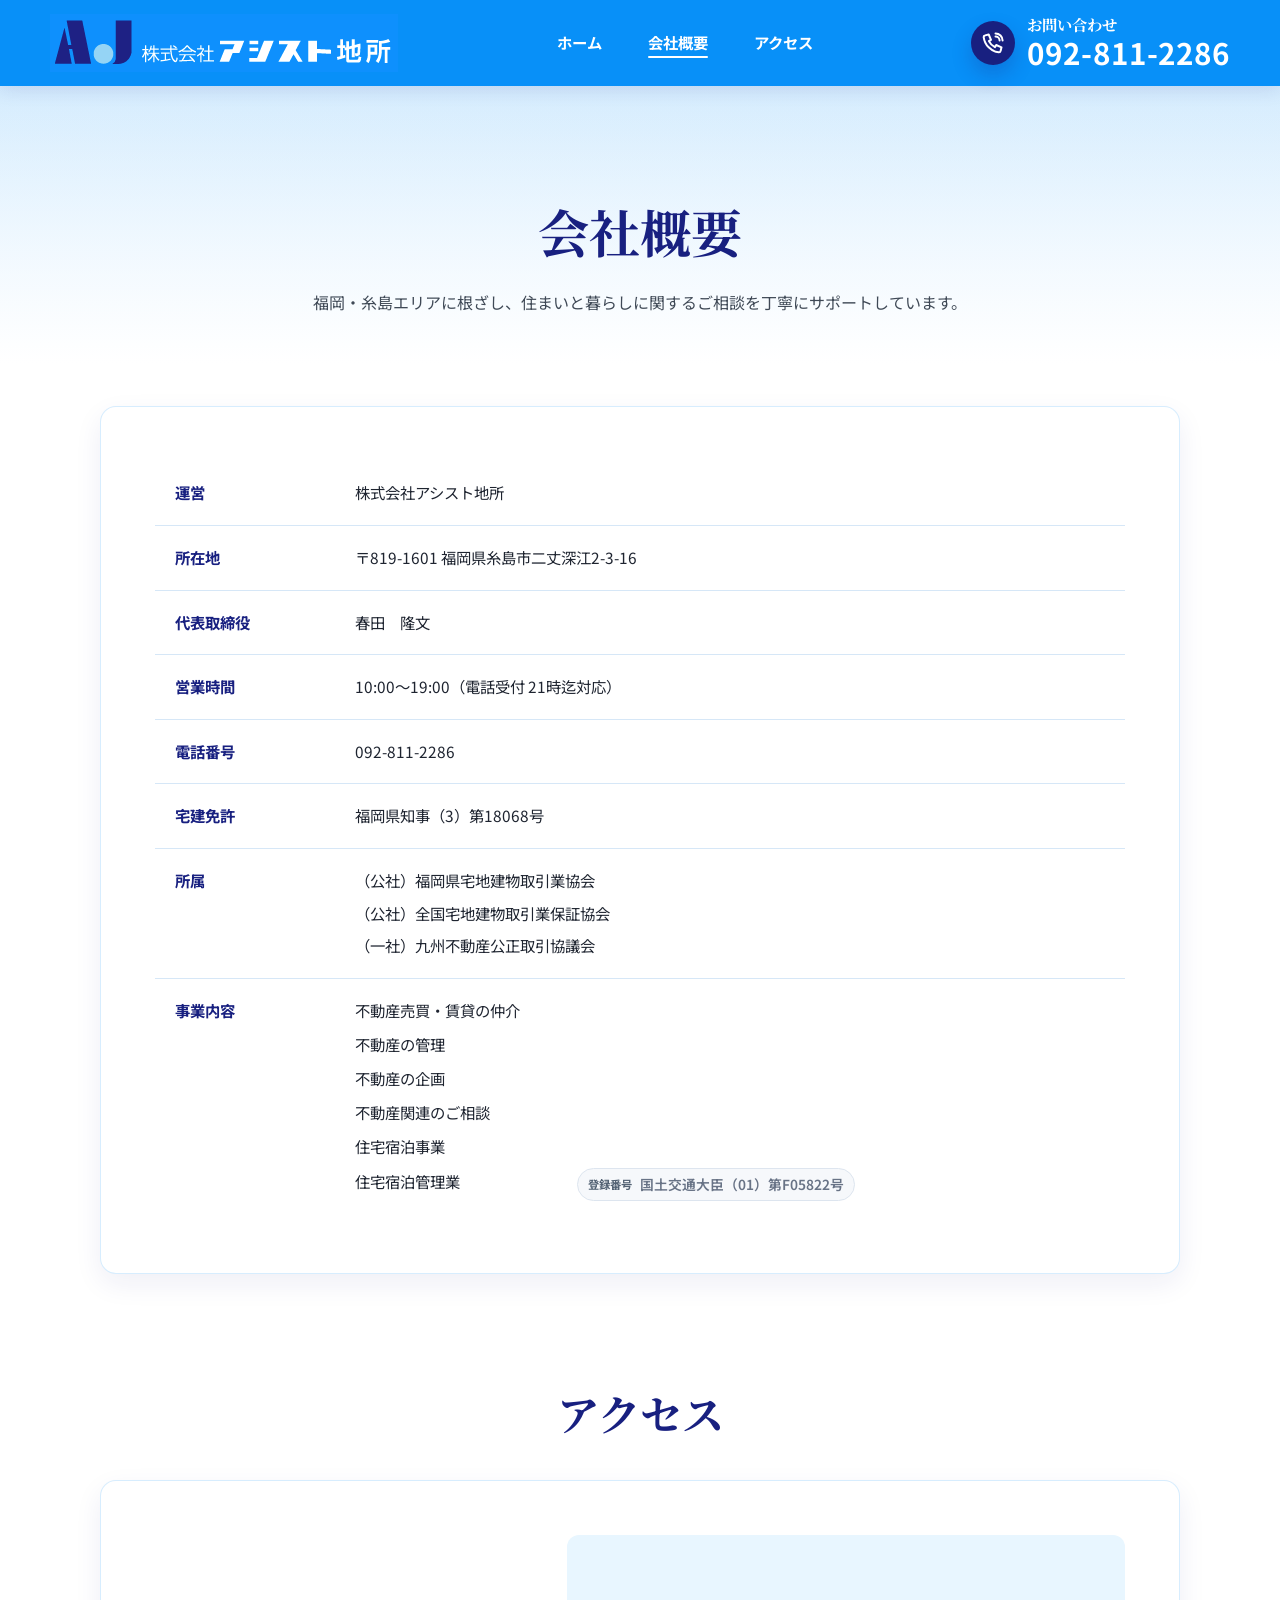
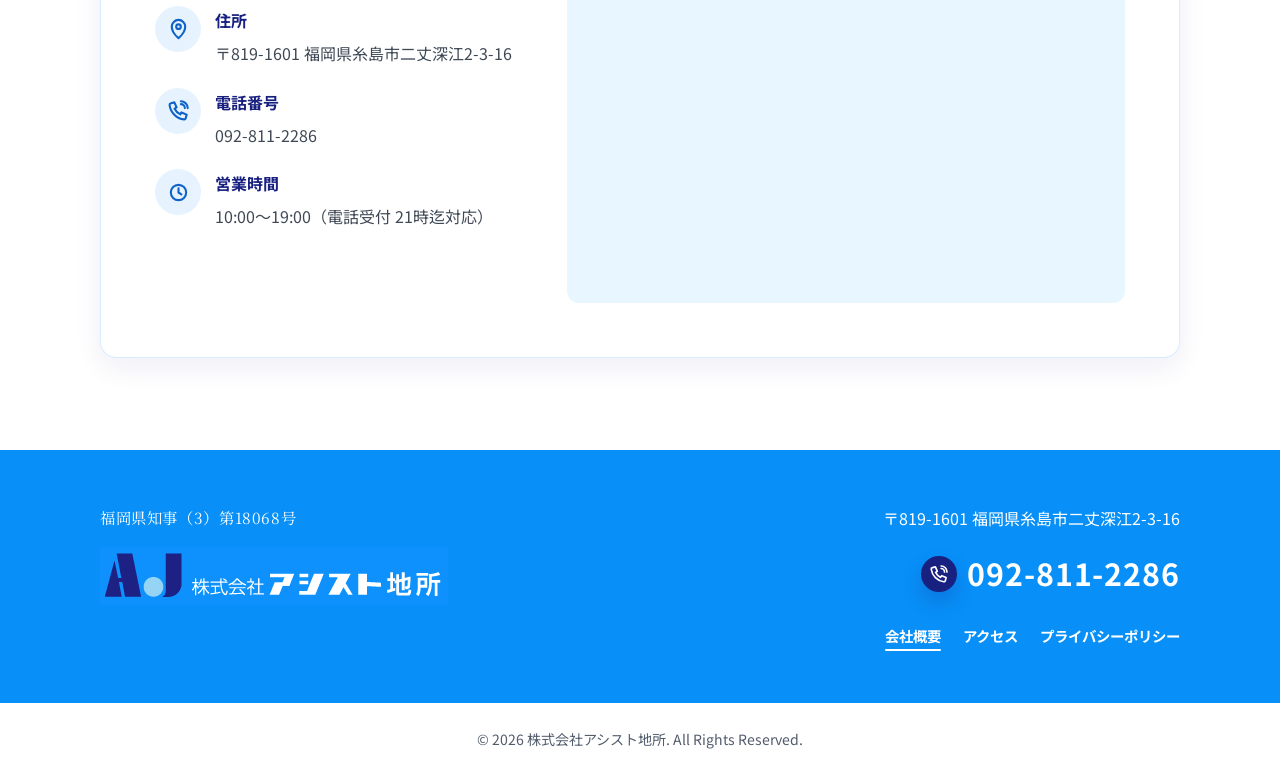
==== commit e4bc637a: "Add files via upload" ====
--- a/company.html
+++ b/company.html
@@ -32,7 +32,7 @@
       href="https://fonts.googleapis.com/css2?family=Noto+Sans+JP:wght@400;500;700&family=Noto+Serif+JP:wght@500;600;700&display=swap"
       rel="stylesheet"
     />
-    <link rel="stylesheet" href="./styles.css?v=20260906-service-tigers-no-overlap" />
+    <link rel="stylesheet" href="./styles.css?v=20260923-image-optimized" />
     <script type="application/ld+json">
       {
         "@context": "https://schema.org",
--- a/styles.css
+++ b/styles.css
@@ -297,7 +297,7 @@
   display: grid;
   min-height: 96vh;
   min-height: 96svh;
-  background-image: url("./assets/FV.png");
+  background-image: url("./assets/FV.jpg");
   background-position: center center;
   background-size: cover;
   color: #fff;
@@ -1032,19 +1032,6 @@
   transform: translateX(2px);
 }
 
-.lemon__tiger {
-  position: absolute;
-  right: clamp(-64px, -4.2vw, -46px);
-  bottom: 6px;
-  z-index: 2;
-  width: clamp(102px, 7.8vw, 124px);
-  height: auto;
-  object-fit: contain;
-  opacity: 0.94;
-  filter: drop-shadow(0 10px 16px rgba(15, 35, 72, 0.12));
-  pointer-events: none;
-}
-
 /* =========================================================
    Subpages
    Company, access, and privacy page layouts.
@@ -1644,7 +1631,7 @@
   .hero {
     min-height: 100vh;
     min-height: 100lvh;
-    background-image: url("./assets/FV_sp.png");
+    background-image: url("./assets/FV_sp.jpg");
     background-position: center top;
     background-repeat: no-repeat;
     background-size: auto 118%;
@@ -1721,7 +1708,7 @@
   }
 
   .service__tiger--lean {
-    width: clamp(70px, 18vw, 82px);
+    width: clamp(58px, 15vw, 68px);
   }
 
   .service__tiger--standing {
@@ -1886,9 +1873,9 @@
 
   .lemon-contact {
     margin-top: 28px;
-    margin-bottom: 42px;
+    margin-bottom: 28px;
     overflow: visible;
-    padding: 24px 16px 48px;
+    padding: 24px 16px 26px;
     border-radius: 14px;
   }
 
@@ -1927,14 +1914,6 @@
     display: block;
     width: 28px;
     height: 28px;
-  }
-
-  .lemon__tiger {
-    right: -8px;
-    bottom: 10px;
-    z-index: 2;
-    width: clamp(72px, 20vw, 82px);
-    opacity: 0.94;
   }
 
   .subpage-main {
